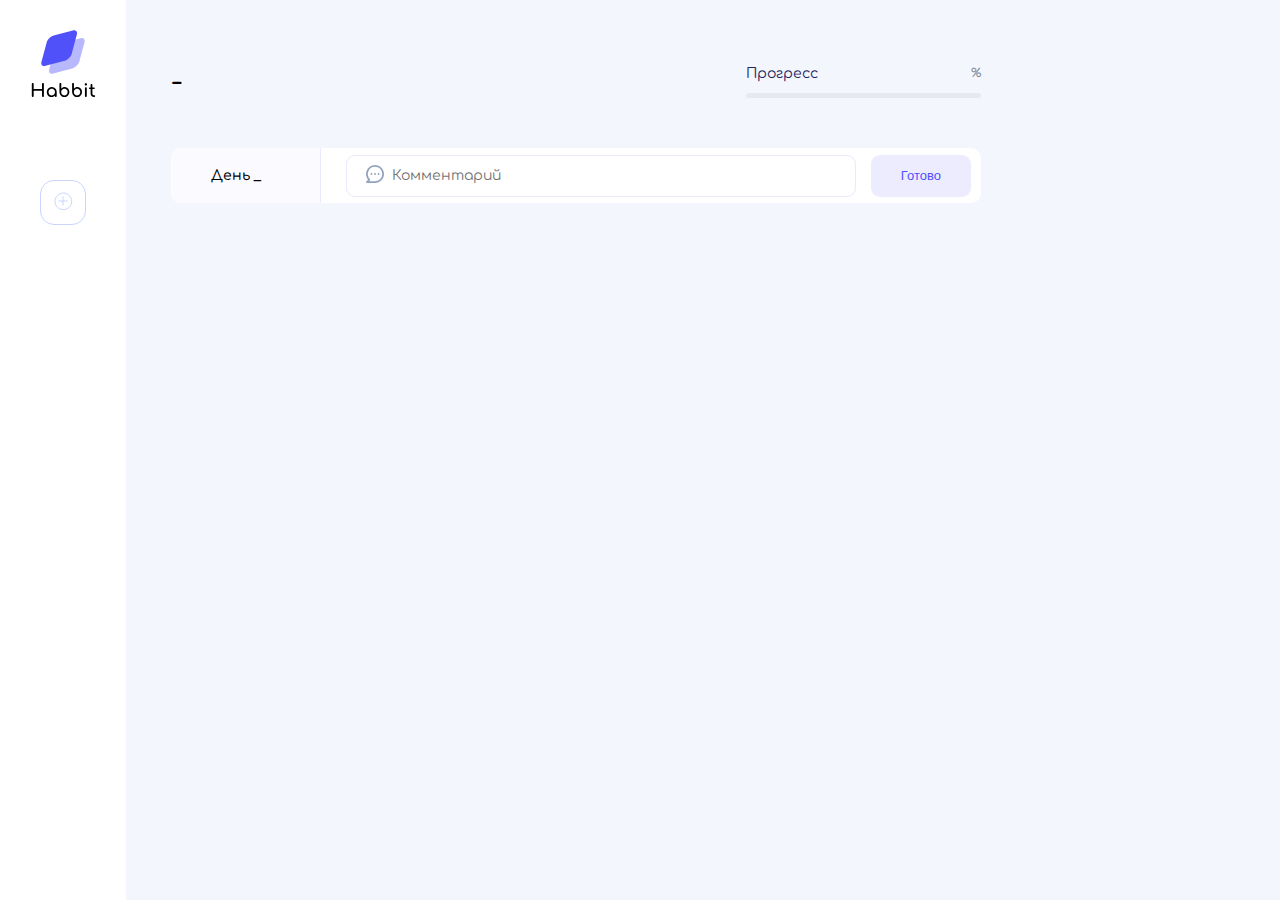
==== 18-habbit-app/index.html @ 9d1bf0c9 "Сделал рендер центральной части приложения" ====
<!DOCTYPE html>
<html lang="en">
<head>
    <meta charset="UTF-8">
    <meta name="viewport" content="width=device-width, initial-scale=1.0">
    <title>Habbit App</title>
    <link rel="preconnect" href="https://fonts.googleapis.com">
    <link rel="preconnect" href="https://fonts.gstatic.com" crossorigin>
    <link href="https://fonts.googleapis.com/css2?family=Comfortaa:wght@400;600&display=swap" rel="stylesheet">
    <link rel="stylesheet" href="./styles/main.css">
</head>
<body>
    <div class="app">
        <div class="panel">
            <img class="logo" src="./images/logo.svg" alt="Логотип Habbit App">
            <nav class="menu">
                <div class="menu__list"></div>
                <button class="menu__add">
                    <img src="./images/add.svg" alt="Добавить привычку">
                </button>
            </nav>
        </div>
        <div class="content">
            <header>
                <h1 class="h1">-</h1>
                <div class="progress">
                    <div class="progress__text">
                        <div class="progress__name">Прогресс</div>
                        <div class="progress__percent">%</div>
                    </div>
                    <div class="progress__bar">
                        <div class="progress__cover-bar"></div>
                    </div>
                </div>
            </header>
            <main>
                <div id="days"></div>
                <div class="habbit">
                    <div class="habbit__day">День _</div>
                    <form class="habbit__form">
                            <input class="input_icon" type="text" placeholder="Комментарий">
                            <img class="input__icon" src="./images/comment.svg" alt="Иконка комментария">
                            <button class="button">Готово</button>
                    </form>
                </div>     
            </main>
        </div>
    </div>
    <script src="./scripts/app.js"></script>
</body>
</html>
---- 18-habbit-app/styles/main.css ----
* {
    box-sizing: border-box;
}

body {
    font-family: "Comfortaa", cursive;
    margin: 0;
    background-color: #f3f6fd;
    font-weight: 400;
}

.app {
   display: flex;
}

.logo {
    margin-bottom: 50px;
}

.panel {
    background-color: white; 
    min-height: 100vh;
    padding: 30px;
}

.menu {
    display: flex;
    flex-direction: column;
    gap: 25px;
    align-items: center;   
}

.menu__list {
    display: flex;
    flex-direction: column;
    gap: 25px;
    align-items: center;
}

.menu__item {
    border-radius: 14px;
    box-shadow: 0 8px 14px 0 rgba(62, 107, 224, 0.12);
    background: #fff;
    border: none;
    height: 45px;
    width: 45px;
    cursor: pointer;
}

.menu__item:hover {
    box-shadow: 0 8px 14px 0 rgba(62, 107, 224, 0.12);
    background: #6a6afb;
}

.menu__item:hover img {
    filter: brightness(0) invert(1);
}

.menu__item_active {
    box-shadow: 0 8px 14px 0 rgba(62, 107, 224, 0.12);
    background: #5051f9;
}

.menu__item_active img {
    filter: brightness(0) invert(1);
}

.menu__add {
    background: none;
    border: 1px solid #cad5ff;
    border-radius: 14px;
    width: 46px;
    height: 45px;
    cursor: pointer;
}

.menu__add:hover {
    background: #EFF2ff;
}

.content {
    min-width: 900px;
    padding: 45px;
}

header {
    display: flex;
    justify-content: space-between;
    align-items: center;
}

h1 {
    font-weight: 400;
    font-size: 30px;
    color: #000;
}

.progress {
    display: flex;
    flex-direction: column;
    gap: 12px;
    min-width: 235px;
}

.progress__text {
    display: flex;
    justify-content: space-between;
}

.progress__name {
    font-size: 14px;
    color: #232360;
}

.progress__percent {
    font-size: 12px;
    color: #768396;
}

.progress__bar {
    width: 100%;
    background: #e6e9ed;
    border-radius: 4px;
    height: 5px;
    position: relative;
}

.progress__cover-bar {
    position: absolute;
    transition: all 0.5s;
    border-radius: 4px;
    height: 5px;
    background: #5051f9;
}

main {
    margin-top: 30px;
}

.habbit {
    border-radius: 10px;
    background: #fff;
    display: flex;
    align-items: center;
    margin-bottom: 12px;
}

.habbit__day {
    background: #FBFAFF;
    border-radius: 10px 0 0 10px;
    border-right: 1px solid #e7ebfb;
    font-weight: 500;
    font-size: 14px;
    color: #000;
    padding: 20px 40px;
    min-width: 150px;
}

.habbit__comment {
    font-weight: 500;
    font-size: 14px;
    padding: 20px 25px;
}

.habbit__delete {
    margin-left: auto;
    margin-right: 10px;
    background: none;
    border: none;
    cursor: pointer;
    border-radius: 5px;
    padding: 2px;
}

.habbit__delete:hover {
    background: #EFF2ff;
}

input {
    border: 1px solid #e7ebfb;
    border-radius: 9px;
    padding: 12px 20px;
    font-family: "Comfortaa", cursive;
    flex: 1;
    font-weight: 400;
	font-size: 14px;
	line-height: 16px;
}

.input::placeholder {
	color: #8899A8;
}

.habbit__form {
    display: flex;
    gap: 15px;
    width: 100%;
    padding: 0px 10px 0px 25px;
    position: relative;
}

.input_icon {
    padding-left: 45px;
}

.input__icon {
    position: absolute;
    top: 10px;
    left: 45px;
}

.button {
	background: #EDECFE;
	border-radius: 9px;
	border: none;
	font-size: 13px;
	line-height: 14px;
	color: #5051F9;
	padding: 14px 30px;
	cursor: pointer;
}

.button:hover {
	background: #dcdaff;
}
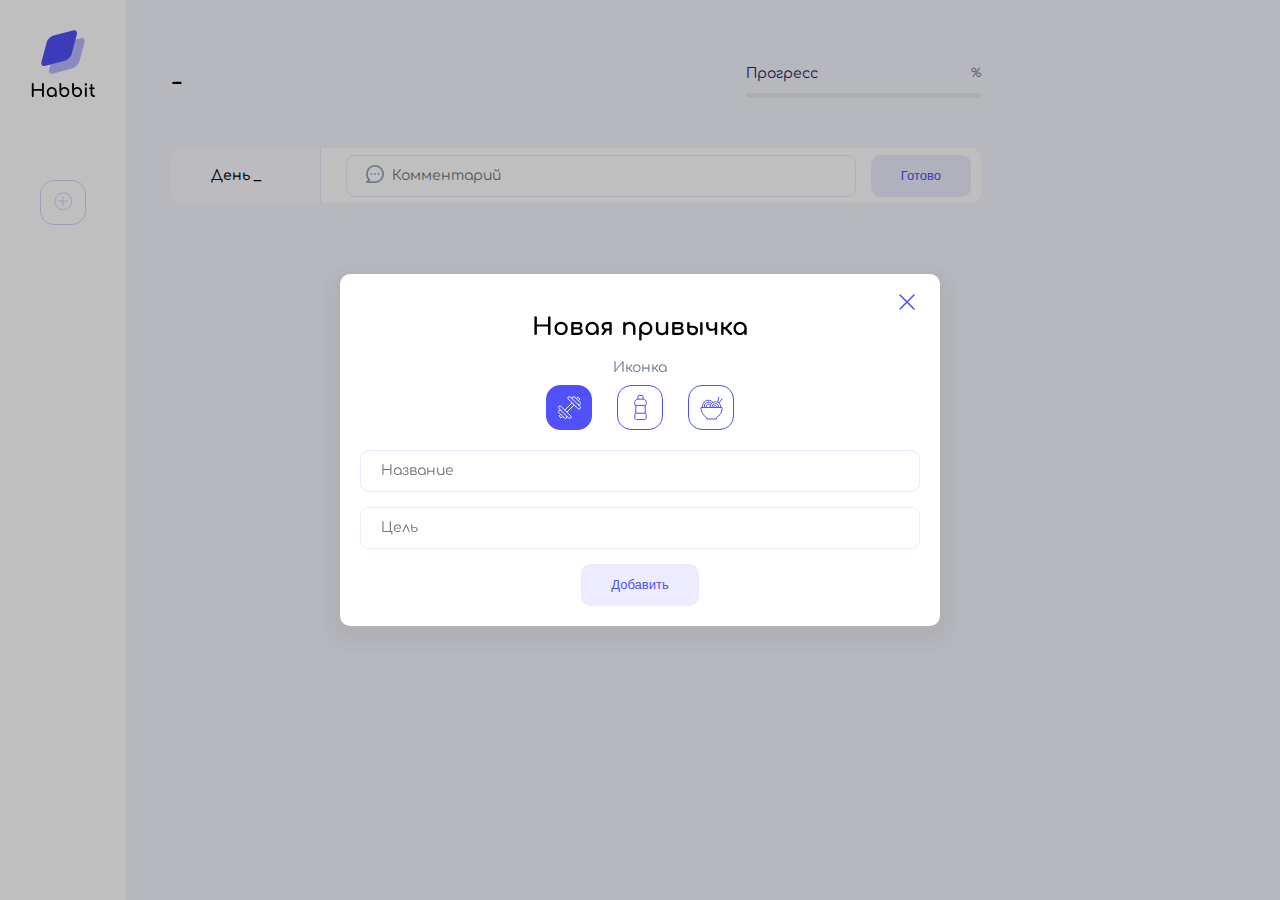
==== commit c5aaa4c4: "Верстка попап окна" ====
--- a/18-habbit-app/index.html
+++ b/18-habbit-app/index.html
@@ -37,13 +37,38 @@
                 <div id="days"></div>
                 <div class="habbit">
                     <div class="habbit__day">День _</div>
-                    <form class="habbit__form">
-                            <input class="input_icon" type="text" placeholder="Комментарий">
+                    <form class="habbit__form" onsubmit="addDays(event)">
+                            <input name="comment" class="input_icon" type="text" placeholder="Комментарий">
                             <img class="input__icon" src="./images/comment.svg" alt="Иконка комментария">
-                            <button class="button">Готово</button>
+                            <button class="button" type="submit">Готово</button>
                     </form>
                 </div>     
             </main>
+        </div>
+        <div class="cover cover_hidden">
+            <div class="popup">
+                <h2>Новая привычка</h2>
+                <div class="icon-label">Иконка</div>
+                <div class="icon-select">
+                    <button class="icon icon_active">
+                        <img src="./images/sport.svg" alt="Спорт">
+                    </button>
+                    <button class="icon">
+                        <img src="./images/water.svg" alt="Напитки">
+                    </button>
+                    <button class="icon">
+                        <img src="./images/food.svg" alt="Еда">
+                    </button>
+                </div>
+                <form class="popup_form">
+                    <input type="text" name="name" placeholder="Название">
+                    <input type="number" name="target" placeholder="Цель">
+                    <button class="button" type="submit">Добавить</button>
+                </form>
+                <button class="popup__close">
+                    <img src="./images/close.svg" alt="Закрыть попап">
+                </button>
+            </div>
         </div>
     </div>
     <script src="./scripts/app.js"></script>
--- a/18-habbit-app/styles/main.css
+++ b/18-habbit-app/styles/main.css
@@ -1,225 +1,327 @@
 * {
-    box-sizing: border-box;
+  box-sizing: border-box;
 }
 
 body {
-    font-family: "Comfortaa", cursive;
-    margin: 0;
-    background-color: #f3f6fd;
-    font-weight: 400;
+  font-family: "Comfortaa", cursive;
+  margin: 0;
+  background-color: #f3f6fd;
+  font-weight: 400;
 }
 
 .app {
-   display: flex;
+  display: flex;
 }
 
 .logo {
-    margin-bottom: 50px;
+  margin-bottom: 50px;
 }
 
 .panel {
-    background-color: white; 
-    min-height: 100vh;
-    padding: 30px;
+  background-color: white;
+  min-height: 100vh;
+  padding: 30px;
 }
 
 .menu {
+  display: flex;
+  flex-direction: column;
+  gap: 25px;
+  align-items: center;
+}
+
+.menu__list {
+  display: flex;
+  flex-direction: column;
+  gap: 25px;
+  align-items: center;
+}
+
+.menu__item {
+  border-radius: 14px;
+  box-shadow: 0 8px 14px 0 rgba(62, 107, 224, 0.12);
+  background: #fff;
+  border: none;
+  height: 45px;
+  width: 45px;
+  cursor: pointer;
+}
+
+.menu__item:hover {
+  box-shadow: 0 8px 14px 0 rgba(62, 107, 224, 0.12);
+  background: #6a6afb;
+}
+
+.menu__item:hover img {
+  filter: brightness(0) invert(1);
+}
+
+.menu__item_active {
+  box-shadow: 0 8px 14px 0 rgba(62, 107, 224, 0.12);
+  background: #5051f9;
+}
+
+.menu__item_active img {
+  filter: brightness(0) invert(1);
+}
+
+.menu__add {
+  background: none;
+  border: 1px solid #cad5ff;
+  border-radius: 14px;
+  width: 46px;
+  height: 45px;
+  cursor: pointer;
+}
+
+.menu__add:hover {
+  background: #eff2ff;
+}
+
+.content {
+  min-width: 900px;
+  padding: 45px;
+}
+
+header {
+  display: flex;
+  justify-content: space-between;
+  align-items: center;
+}
+
+h1 {
+  font-weight: 400;
+  font-size: 30px;
+  color: #000;
+}
+
+.progress {
+  display: flex;
+  flex-direction: column;
+  gap: 12px;
+  min-width: 235px;
+}
+
+.progress__text {
+  display: flex;
+  justify-content: space-between;
+}
+
+.progress__name {
+  font-size: 14px;
+  color: #232360;
+}
+
+.progress__percent {
+  font-size: 12px;
+  color: #768396;
+}
+
+.progress__bar {
+  width: 100%;
+  background: #e6e9ed;
+  border-radius: 4px;
+  height: 5px;
+  position: relative;
+}
+
+.progress__cover-bar {
+  position: absolute;
+  transition: all 0.5s;
+  border-radius: 4px;
+  height: 5px;
+  background: #5051f9;
+}
+
+main {
+  margin-top: 30px;
+}
+
+.habbit {
+  border-radius: 10px;
+  background: #fff;
+  display: flex;
+  align-items: center;
+  margin-bottom: 12px;
+}
+
+.habbit__day {
+  background: #fbfaff;
+  border-radius: 10px 0 0 10px;
+  border-right: 1px solid #e7ebfb;
+  font-weight: 500;
+  font-size: 14px;
+  color: #000;
+  padding: 20px 40px;
+  min-width: 150px;
+}
+
+.habbit__comment {
+  font-weight: 500;
+  font-size: 14px;
+  padding: 20px 25px;
+}
+
+.habbit__delete {
+  margin-left: auto;
+  margin-right: 10px;
+  background: none;
+  border: none;
+  cursor: pointer;
+  border-radius: 5px;
+  padding: 2px;
+}
+
+.habbit__delete:hover {
+  background: #eff2ff;
+}
+
+input {
+  border: 1px solid #e7ebfb;
+  border-radius: 9px;
+  padding: 12px 20px;
+  font-family: "Comfortaa", cursive;
+  flex: 1;
+  font-weight: 400;
+  font-size: 14px;
+  line-height: 16px;
+}
+
+.input::placeholder {
+  color: #8899a8;
+}
+
+.input.error {
+  border: 1px solid red;
+}
+
+.habbit__form {
+  display: flex;
+  gap: 15px;
+  width: 100%;
+  padding: 0px 10px 0px 25px;
+  position: relative;
+}
+
+.input_icon {
+  padding-left: 45px;
+}
+
+.input__icon {
+  position: absolute;
+  top: 10px;
+  left: 45px;
+}
+
+.button {
+  background: #edecfe;
+  border-radius: 9px;
+  border: none;
+  font-size: 13px;
+  line-height: 14px;
+  color: #5051f9;
+  padding: 14px 30px;
+  cursor: pointer;
+}
+
+.button:hover {
+  background: #dcdaff;
+}
+
+.cover {
+  position: fixed;
+  left: 0;
+  right: 0;
+  bottom: 0;
+  top: 0;
+  background: rgba(0, 0, 0, 0.25);
+  display: flex;
+  align-items: center;
+  justify-content: center;
+}
+
+.cover_hidden {
+  /* display: none;   */
+}
+
+.popup {
+    width: 100%;
+    box-shadow: 0 8px 14px 12px rgba(56, 56, 56, 0.05);
+    background: #fff;
+    border-radius: 10px;
+    max-width: 600px;
+    padding: 20px;
+    position: relative;
     display: flex;
     flex-direction: column;
+    align-items: center;
+}
+
+.popup__close {
+    position: absolute;
+    right: 15px;
+    top: 15px; 
+    border: none;
+    background: none;
+    cursor: pointer;
+}
+
+h2 {
+    font-size: 24px;
+    text-align: center;
+    line-height: 27px;
+    color: #000;
+}
+
+.icon-label {
+    font-weight: 500;
+    font-size: 14px;
+    color: #768396;
+    margin-bottom: 10px; 
+}
+
+.icon-select {
+    display: flex;
     gap: 25px;
-    align-items: center;   
-}
-
-.menu__list {
+    margin-bottom: 20px; 
+}
+
+.icon {
+    border: 1px solid #5051f9;
+    border-radius: 14px;
+    background: white;
     display: flex;
-    flex-direction: column;
-    gap: 25px;
     align-items: center;
-}
-
-.menu__item {
-    border-radius: 14px;
-    box-shadow: 0 8px 14px 0 rgba(62, 107, 224, 0.12);
-    background: #fff;
-    border: none;
-    height: 45px;
-    width: 45px;
-    cursor: pointer;
-}
-
-.menu__item:hover {
-    box-shadow: 0 8px 14px 0 rgba(62, 107, 224, 0.12);
-    background: #6a6afb;
-}
-
-.menu__item:hover img {
-    filter: brightness(0) invert(1);
-}
-
-.menu__item_active {
-    box-shadow: 0 8px 14px 0 rgba(62, 107, 224, 0.12);
-    background: #5051f9;
-}
-
-.menu__item_active img {
-    filter: brightness(0) invert(1);
-}
-
-.menu__add {
-    background: none;
-    border: 1px solid #cad5ff;
-    border-radius: 14px;
+    justify-content: center;
     width: 46px;
     height: 45px;
     cursor: pointer;
 }
 
-.menu__add:hover {
-    background: #EFF2ff;
-}
-
-.content {
-    min-width: 900px;
-    padding: 45px;
-}
-
-header {
-    display: flex;
-    justify-content: space-between;
-    align-items: center;
-}
-
-h1 {
-    font-weight: 400;
-    font-size: 30px;
-    color: #000;
-}
-
-.progress {
+.icon:hover {
+    background: #6a6afb;
+}
+
+.icon:hover img {
+    filter: brightness(0) invert(1);
+}
+
+.icon_active {
+    background: #5051f9;
+}
+
+.icon_active img {
+    filter: brightness(0) invert(1);
+}
+
+.popup_form {
+    width: 100%;
     display: flex;
     flex-direction: column;
-    gap: 12px;
-    min-width: 235px;
-}
-
-.progress__text {
-    display: flex;
-    justify-content: space-between;
-}
-
-.progress__name {
-    font-size: 14px;
-    color: #232360;
-}
-
-.progress__percent {
-    font-size: 12px;
-    color: #768396;
-}
-
-.progress__bar {
+    align-items: center;
+    gap: 15px;
+}
+
+.popup_form input {
     width: 100%;
-    background: #e6e9ed;
-    border-radius: 4px;
-    height: 5px;
-    position: relative;
-}
-
-.progress__cover-bar {
-    position: absolute;
-    transition: all 0.5s;
-    border-radius: 4px;
-    height: 5px;
-    background: #5051f9;
-}
-
-main {
-    margin-top: 30px;
-}
-
-.habbit {
-    border-radius: 10px;
-    background: #fff;
-    display: flex;
-    align-items: center;
-    margin-bottom: 12px;
-}
-
-.habbit__day {
-    background: #FBFAFF;
-    border-radius: 10px 0 0 10px;
-    border-right: 1px solid #e7ebfb;
-    font-weight: 500;
-    font-size: 14px;
-    color: #000;
-    padding: 20px 40px;
-    min-width: 150px;
-}
-
-.habbit__comment {
-    font-weight: 500;
-    font-size: 14px;
-    padding: 20px 25px;
-}
-
-.habbit__delete {
-    margin-left: auto;
-    margin-right: 10px;
-    background: none;
-    border: none;
-    cursor: pointer;
-    border-radius: 5px;
-    padding: 2px;
-}
-
-.habbit__delete:hover {
-    background: #EFF2ff;
-}
-
-input {
-    border: 1px solid #e7ebfb;
-    border-radius: 9px;
-    padding: 12px 20px;
-    font-family: "Comfortaa", cursive;
-    flex: 1;
-    font-weight: 400;
-	font-size: 14px;
-	line-height: 16px;
-}
-
-.input::placeholder {
-	color: #8899A8;
-}
-
-.habbit__form {
-    display: flex;
-    gap: 15px;
-    width: 100%;
-    padding: 0px 10px 0px 25px;
-    position: relative;
-}
-
-.input_icon {
-    padding-left: 45px;
-}
-
-.input__icon {
-    position: absolute;
-    top: 10px;
-    left: 45px;
-}
-
-.button {
-	background: #EDECFE;
-	border-radius: 9px;
-	border: none;
-	font-size: 13px;
-	line-height: 14px;
-	color: #5051F9;
-	padding: 14px 30px;
-	cursor: pointer;
-}
-
-.button:hover {
-	background: #dcdaff;
-}
+}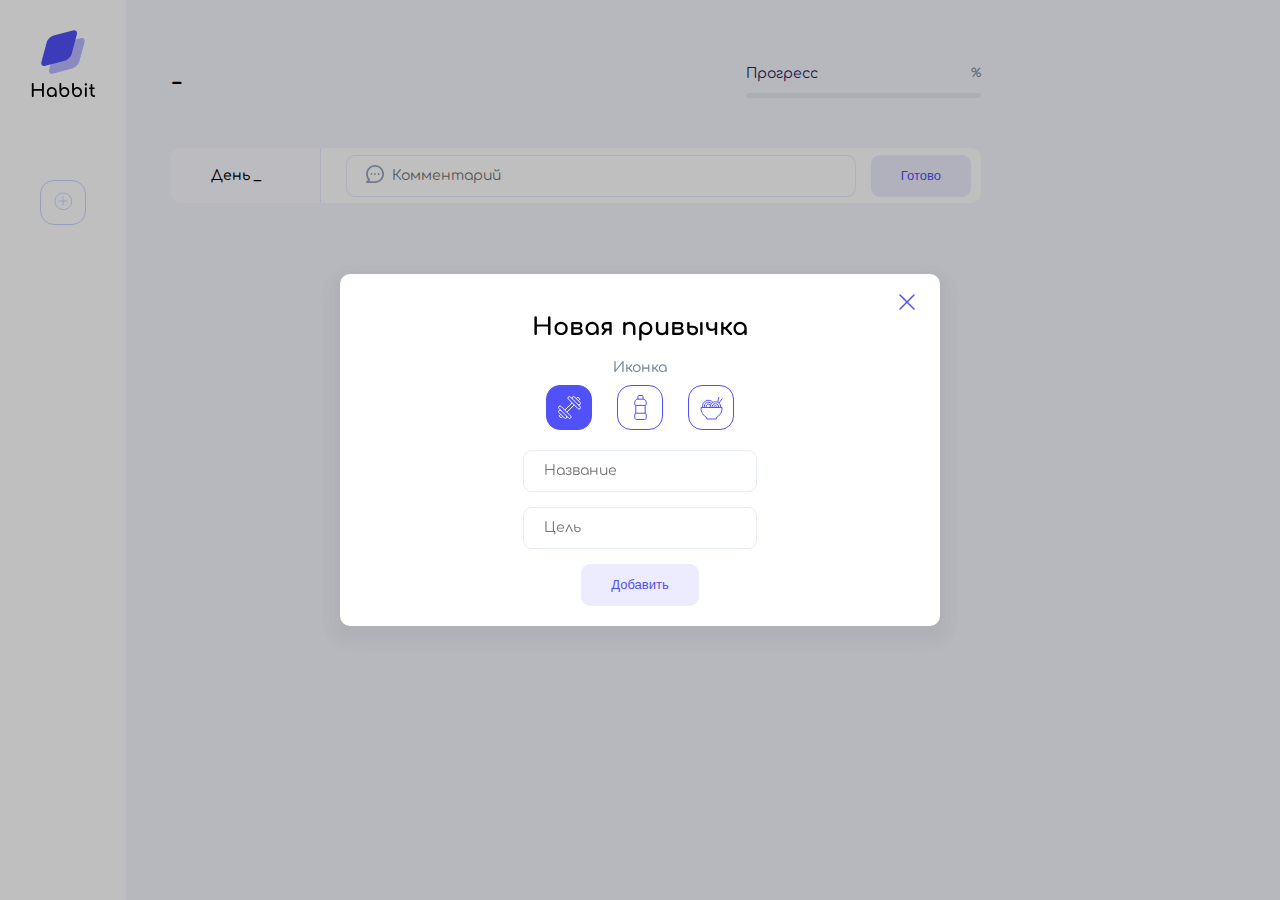
==== commit cfb606bd: "Реализован функционал для выбора иконок привычек" ====
--- a/18-habbit-app/index.html
+++ b/18-habbit-app/index.html
@@ -15,7 +15,7 @@
             <img class="logo" src="./images/logo.svg" alt="Логотип Habbit App">
             <nav class="menu">
                 <div class="menu__list"></div>
-                <button class="menu__add">
+                <button class="menu__add" onclick="togglePopup()">
                     <img src="./images/add.svg" alt="Добавить привычку">
                 </button>
             </nav>
@@ -45,27 +45,34 @@
                 </div>     
             </main>
         </div>
-        <div class="cover cover_hidden">
+        <div class="cover" id="add-habbit-popup">
             <div class="popup">
                 <h2>Новая привычка</h2>
                 <div class="icon-label">Иконка</div>
                 <div class="icon-select">
-                    <button class="icon icon_active">
+                    <button class="icon icon_active" onclick="setIcon(this, 'sport')">
                         <img src="./images/sport.svg" alt="Спорт">
                     </button>
-                    <button class="icon">
+                    <button class="icon" onclick="setIcon(this, 'water')">
                         <img src="./images/water.svg" alt="Напитки">
                     </button>
-                    <button class="icon">
+                    <button class="icon" onclick="setIcon(this, 'food')">
                         <img src="./images/food.svg" alt="Еда">
                     </button>
                 </div>
-                <form class="popup_form">
+                <form class="popup__form">
                     <input type="text" name="name" placeholder="Название">
+                    <input
+                        type="text"
+                        name="icon"
+                        hidden
+                        placeholder="Иконка"
+                        value="sport"
+                    />
                     <input type="number" name="target" placeholder="Цель">
                     <button class="button" type="submit">Добавить</button>
                 </form>
-                <button class="popup__close">
+                <button class="popup__close" onclick="togglePopup()">
                     <img src="./images/close.svg" alt="Закрыть попап">
                 </button>
             </div>
--- a/18-habbit-app/styles/main.css
+++ b/18-habbit-app/styles/main.css
@@ -241,7 +241,7 @@
 }
 
 .cover_hidden {
-  /* display: none;   */
+  display: none;  
 }
 
 .popup {
@@ -314,7 +314,7 @@
     filter: brightness(0) invert(1);
 }
 
-.popup_form {
+.popup__form {
     width: 100%;
     display: flex;
     flex-direction: column;
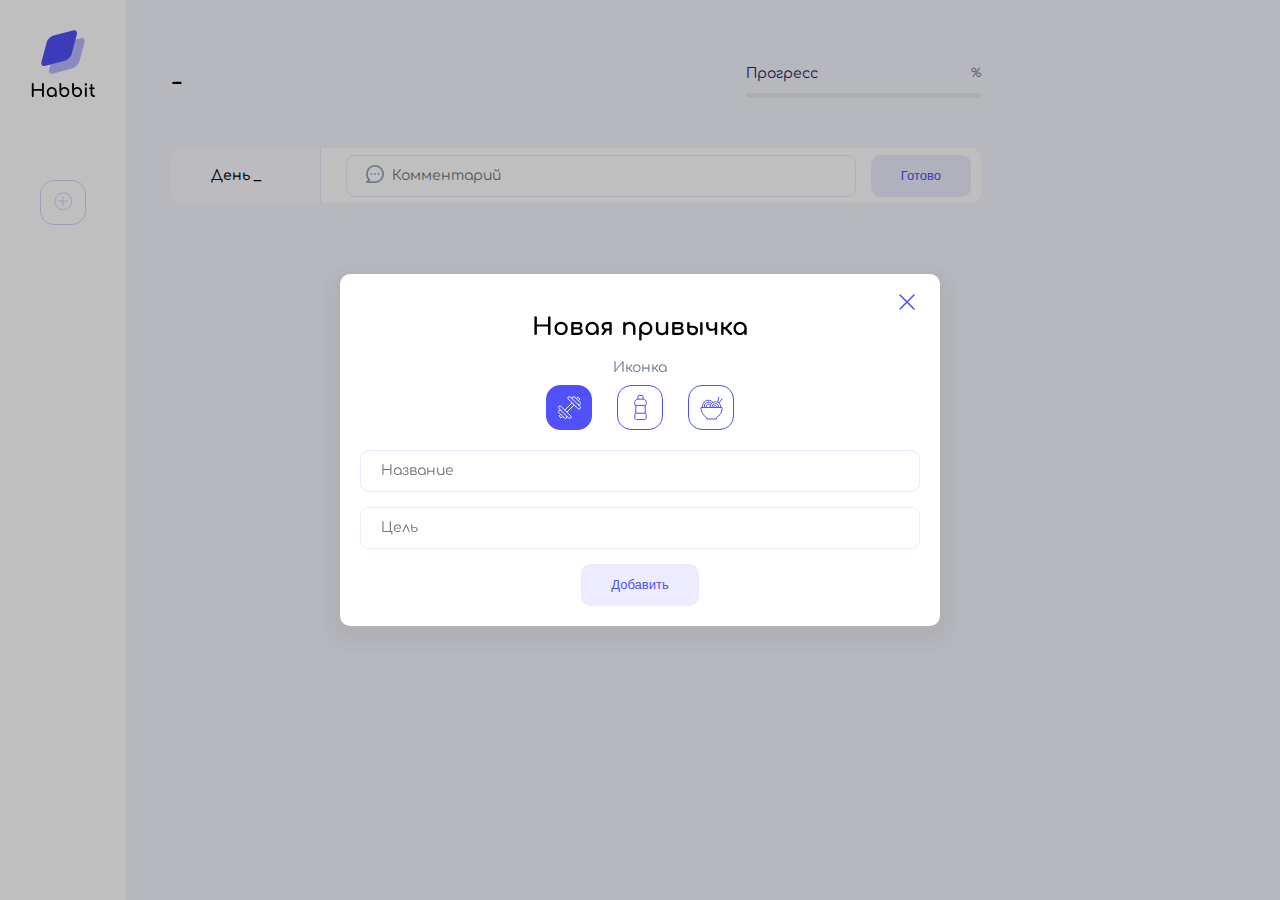
==== commit 6596d9e7: "Форма добавления привычки" ====
--- a/18-habbit-app/index.html
+++ b/18-habbit-app/index.html
@@ -60,7 +60,7 @@
                         <img src="./images/food.svg" alt="Еда">
                     </button>
                 </div>
-                <form class="popup__form">
+                <form class="popup__form" onsubmit="addHabbit(event)">
                     <input type="text" name="name" placeholder="Название">
                     <input
                         type="text"
--- a/18-habbit-app/styles/main.css
+++ b/18-habbit-app/styles/main.css
@@ -322,6 +322,6 @@
     gap: 15px;
 }
 
-.popup_form input {
+.popup__form input {
     width: 100%;
 }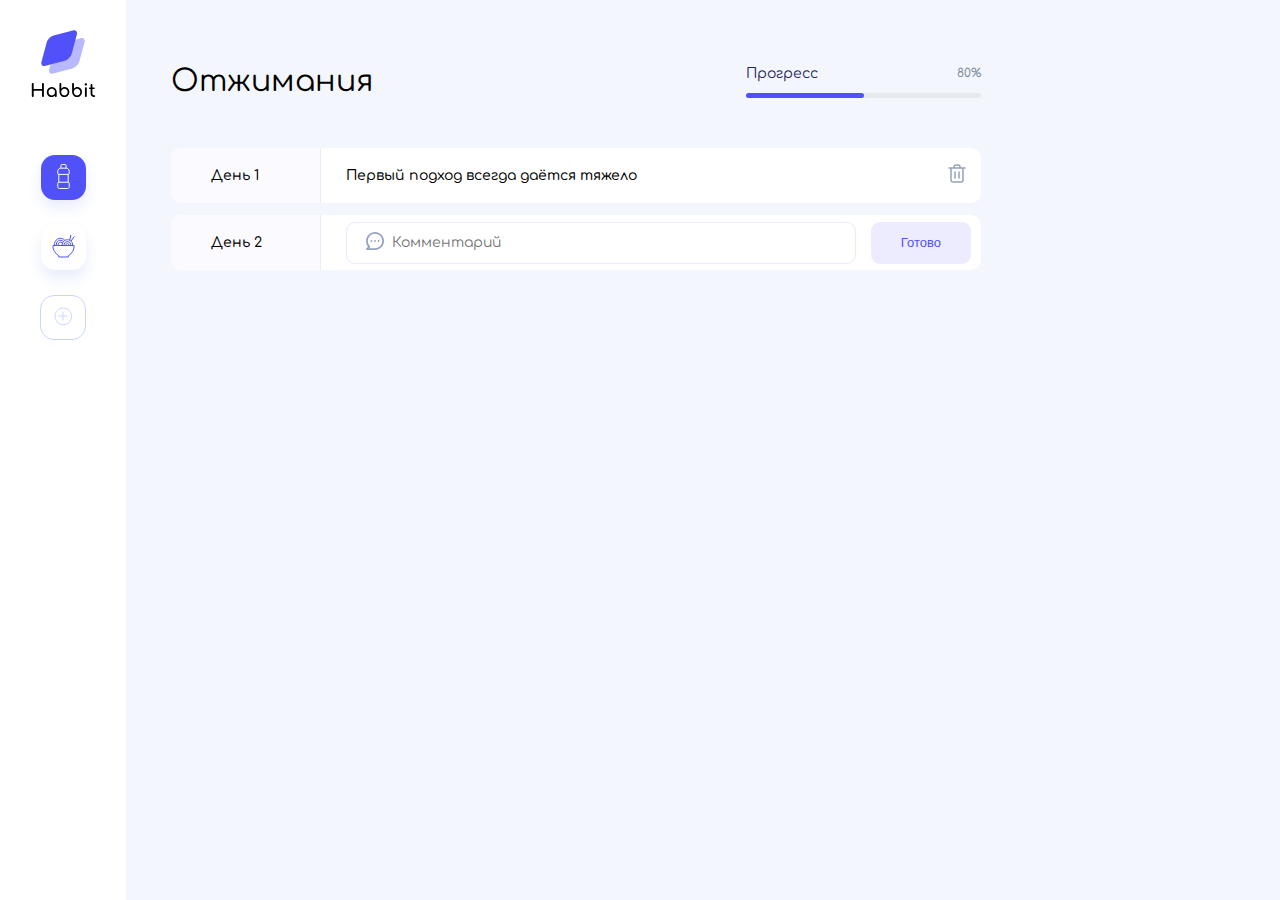
==== commit ca792de2: "Merge 4561dc9b3e9a8f144f7919d4459250a94ee9ecde into bf35cd62be256c8cb9d4aa57ede21a3a81ab8a28" ====
--- a/18-habbit-app/index.html
+++ b/18-habbit-app/index.html
@@ -14,19 +14,26 @@
         <div class="panel">
             <img class="logo" src="./images/logo.svg" alt="Логотип Habbit App">
             <nav class="menu">
-                <div class="menu__list"></div>
-                <button class="menu__add" onclick="togglePopup()">
+                <div class="menu__list">
+                    <button class="menu__item menu__item_active">
+                        <img src="./images/water.svg" alt="Вода">
+                    </button>
+                    <button class="menu__item">
+                        <img src="./images/food.svg" alt="Еда">
+                    </button>
+                </div>
+                <button class="menu__add">
                     <img src="./images/add.svg" alt="Добавить привычку">
                 </button>
             </nav>
         </div>
         <div class="content">
             <header>
-                <h1 class="h1">-</h1>
+                <h1>Отжимания</h1>
                 <div class="progress">
                     <div class="progress__text">
                         <div class="progress__name">Прогресс</div>
-                        <div class="progress__percent">%</div>
+                        <div class="progress__percent">80%</div>
                     </div>
                     <div class="progress__bar">
                         <div class="progress__cover-bar"></div>
@@ -34,48 +41,23 @@
                 </div>
             </header>
             <main>
-                <div id="days"></div>
-                <div class="habbit">
-                    <div class="habbit__day">День _</div>
-                    <form class="habbit__form" onsubmit="addDays(event)">
-                            <input name="comment" class="input_icon" type="text" placeholder="Комментарий">
+                <div>
+                    <div class="habbit">
+                        <div class="habbit__day">День 1</div>
+                        <div class="habbit__comment">Первый подход всегда даётся тяжело</div>
+                        <button class="habbit__delete"><img src="./images/delete.svg" alt="Удаление дня"></button>
+                    </div>
+                    <div class="habbit">
+                        <div class="habbit__day">День 2</div>
+                        <form class="habbit__form">
+                            <input class="input_icon" type="text" placeholder="Комментарий">
                             <img class="input__icon" src="./images/comment.svg" alt="Иконка комментария">
-                            <button class="button" type="submit">Готово</button>
-                    </form>
-                </div>     
+                            <button class="button">Готово</button>
+                        </form>
+                        
+                    </div> 
+                </div>
             </main>
-        </div>
-        <div class="cover" id="add-habbit-popup">
-            <div class="popup">
-                <h2>Новая привычка</h2>
-                <div class="icon-label">Иконка</div>
-                <div class="icon-select">
-                    <button class="icon icon_active" onclick="setIcon(this, 'sport')">
-                        <img src="./images/sport.svg" alt="Спорт">
-                    </button>
-                    <button class="icon" onclick="setIcon(this, 'water')">
-                        <img src="./images/water.svg" alt="Напитки">
-                    </button>
-                    <button class="icon" onclick="setIcon(this, 'food')">
-                        <img src="./images/food.svg" alt="Еда">
-                    </button>
-                </div>
-                <form class="popup__form" onsubmit="addHabbit(event)">
-                    <input type="text" name="name" placeholder="Название">
-                    <input
-                        type="text"
-                        name="icon"
-                        hidden
-                        placeholder="Иконка"
-                        value="sport"
-                    />
-                    <input type="number" name="target" placeholder="Цель">
-                    <button class="button" type="submit">Добавить</button>
-                </form>
-                <button class="popup__close" onclick="togglePopup()">
-                    <img src="./images/close.svg" alt="Закрыть попап">
-                </button>
-            </div>
         </div>
     </div>
     <script src="./scripts/app.js"></script>
--- a/18-habbit-app/styles/main.css
+++ b/18-habbit-app/styles/main.css
@@ -1,327 +1,225 @@
 * {
-  box-sizing: border-box;
+    box-sizing: border-box;
 }
 
 body {
-  font-family: "Comfortaa", cursive;
-  margin: 0;
-  background-color: #f3f6fd;
-  font-weight: 400;
+    font-family: "Comfortaa", cursive;
+    margin: 0;
+    background-color: #f3f6fd;
+    font-weight: 400;
 }
 
 .app {
-  display: flex;
+   display: flex;
 }
 
 .logo {
-  margin-bottom: 50px;
+    margin-bottom: 50px;
 }
 
 .panel {
-  background-color: white;
-  min-height: 100vh;
-  padding: 30px;
+    background-color: white; 
+    min-height: 100vh;
+    padding: 30px;
 }
 
 .menu {
-  display: flex;
-  flex-direction: column;
-  gap: 25px;
-  align-items: center;
+    display: flex;
+    flex-direction: column;
+    gap: 25px;
+    align-items: center;   
 }
 
 .menu__list {
-  display: flex;
-  flex-direction: column;
-  gap: 25px;
-  align-items: center;
+    display: flex;
+    flex-direction: column;
+    gap: 25px;
+    align-items: center;
 }
 
 .menu__item {
-  border-radius: 14px;
-  box-shadow: 0 8px 14px 0 rgba(62, 107, 224, 0.12);
-  background: #fff;
-  border: none;
-  height: 45px;
-  width: 45px;
-  cursor: pointer;
+    border-radius: 14px;
+    box-shadow: 0 8px 14px 0 rgba(62, 107, 224, 0.12);
+    background: #fff;
+    border: none;
+    height: 45px;
+    width: 45px;
+    cursor: pointer;
 }
 
 .menu__item:hover {
-  box-shadow: 0 8px 14px 0 rgba(62, 107, 224, 0.12);
-  background: #6a6afb;
+    box-shadow: 0 8px 14px 0 rgba(62, 107, 224, 0.12);
+    background: #6a6afb;
 }
 
 .menu__item:hover img {
-  filter: brightness(0) invert(1);
+    filter: brightness(0) invert(1);
 }
 
 .menu__item_active {
-  box-shadow: 0 8px 14px 0 rgba(62, 107, 224, 0.12);
-  background: #5051f9;
+    box-shadow: 0 8px 14px 0 rgba(62, 107, 224, 0.12);
+    background: #5051f9;
 }
 
 .menu__item_active img {
-  filter: brightness(0) invert(1);
+    filter: brightness(0) invert(1);
 }
 
 .menu__add {
-  background: none;
-  border: 1px solid #cad5ff;
-  border-radius: 14px;
-  width: 46px;
-  height: 45px;
-  cursor: pointer;
-}
-
-.menu__add:hover {
-  background: #eff2ff;
-}
-
-.content {
-  min-width: 900px;
-  padding: 45px;
-}
-
-header {
-  display: flex;
-  justify-content: space-between;
-  align-items: center;
-}
-
-h1 {
-  font-weight: 400;
-  font-size: 30px;
-  color: #000;
-}
-
-.progress {
-  display: flex;
-  flex-direction: column;
-  gap: 12px;
-  min-width: 235px;
-}
-
-.progress__text {
-  display: flex;
-  justify-content: space-between;
-}
-
-.progress__name {
-  font-size: 14px;
-  color: #232360;
-}
-
-.progress__percent {
-  font-size: 12px;
-  color: #768396;
-}
-
-.progress__bar {
-  width: 100%;
-  background: #e6e9ed;
-  border-radius: 4px;
-  height: 5px;
-  position: relative;
-}
-
-.progress__cover-bar {
-  position: absolute;
-  transition: all 0.5s;
-  border-radius: 4px;
-  height: 5px;
-  background: #5051f9;
-}
-
-main {
-  margin-top: 30px;
-}
-
-.habbit {
-  border-radius: 10px;
-  background: #fff;
-  display: flex;
-  align-items: center;
-  margin-bottom: 12px;
-}
-
-.habbit__day {
-  background: #fbfaff;
-  border-radius: 10px 0 0 10px;
-  border-right: 1px solid #e7ebfb;
-  font-weight: 500;
-  font-size: 14px;
-  color: #000;
-  padding: 20px 40px;
-  min-width: 150px;
-}
-
-.habbit__comment {
-  font-weight: 500;
-  font-size: 14px;
-  padding: 20px 25px;
-}
-
-.habbit__delete {
-  margin-left: auto;
-  margin-right: 10px;
-  background: none;
-  border: none;
-  cursor: pointer;
-  border-radius: 5px;
-  padding: 2px;
-}
-
-.habbit__delete:hover {
-  background: #eff2ff;
-}
-
-input {
-  border: 1px solid #e7ebfb;
-  border-radius: 9px;
-  padding: 12px 20px;
-  font-family: "Comfortaa", cursive;
-  flex: 1;
-  font-weight: 400;
-  font-size: 14px;
-  line-height: 16px;
-}
-
-.input::placeholder {
-  color: #8899a8;
-}
-
-.input.error {
-  border: 1px solid red;
-}
-
-.habbit__form {
-  display: flex;
-  gap: 15px;
-  width: 100%;
-  padding: 0px 10px 0px 25px;
-  position: relative;
-}
-
-.input_icon {
-  padding-left: 45px;
-}
-
-.input__icon {
-  position: absolute;
-  top: 10px;
-  left: 45px;
-}
-
-.button {
-  background: #edecfe;
-  border-radius: 9px;
-  border: none;
-  font-size: 13px;
-  line-height: 14px;
-  color: #5051f9;
-  padding: 14px 30px;
-  cursor: pointer;
-}
-
-.button:hover {
-  background: #dcdaff;
-}
-
-.cover {
-  position: fixed;
-  left: 0;
-  right: 0;
-  bottom: 0;
-  top: 0;
-  background: rgba(0, 0, 0, 0.25);
-  display: flex;
-  align-items: center;
-  justify-content: center;
-}
-
-.cover_hidden {
-  display: none;  
-}
-
-.popup {
-    width: 100%;
-    box-shadow: 0 8px 14px 12px rgba(56, 56, 56, 0.05);
-    background: #fff;
-    border-radius: 10px;
-    max-width: 600px;
-    padding: 20px;
-    position: relative;
-    display: flex;
-    flex-direction: column;
-    align-items: center;
-}
-
-.popup__close {
-    position: absolute;
-    right: 15px;
-    top: 15px; 
-    border: none;
     background: none;
-    cursor: pointer;
-}
-
-h2 {
-    font-size: 24px;
-    text-align: center;
-    line-height: 27px;
-    color: #000;
-}
-
-.icon-label {
-    font-weight: 500;
-    font-size: 14px;
-    color: #768396;
-    margin-bottom: 10px; 
-}
-
-.icon-select {
-    display: flex;
-    gap: 25px;
-    margin-bottom: 20px; 
-}
-
-.icon {
-    border: 1px solid #5051f9;
+    border: 1px solid #cad5ff;
     border-radius: 14px;
-    background: white;
-    display: flex;
-    align-items: center;
-    justify-content: center;
     width: 46px;
     height: 45px;
     cursor: pointer;
 }
 
-.icon:hover {
-    background: #6a6afb;
-}
-
-.icon:hover img {
-    filter: brightness(0) invert(1);
-}
-
-.icon_active {
+.menu__add:hover {
+    background: #EFF2ff;
+}
+
+.content {
+    min-width: 900px;
+    padding: 45px;
+}
+
+header {
+    display: flex;
+    justify-content: space-between;
+    align-items: center;
+}
+
+h1 {
+    font-weight: 400;
+    font-size: 30px;
+    color: #000;
+}
+
+.progress {
+    display: flex;
+    flex-direction: column;
+    gap: 12px;
+    min-width: 235px;
+}
+
+.progress__text {
+    display: flex;
+    justify-content: space-between;
+}
+
+.progress__name {
+    font-size: 14px;
+    color: #232360;
+}
+
+.progress__percent {
+    font-size: 12px;
+    color: #768396;
+}
+
+.progress__bar {
+    width: 100%;
+    background: #e6e9ed;
+    border-radius: 4px;
+    height: 5px;
+    position: relative;
+}
+
+.progress__cover-bar {
+    position: absolute;
+    width: 50%;
+    border-radius: 4px;
+    height: 5px;
     background: #5051f9;
 }
 
-.icon_active img {
-    filter: brightness(0) invert(1);
-}
-
-.popup__form {
+main {
+    margin-top: 30px;
+}
+
+.habbit {
+    border-radius: 10px;
+    background: #fff;
+    display: flex;
+    align-items: center;
+    margin-bottom: 12px;
+}
+
+.habbit__day {
+    background: #FBFAFF;
+    border-radius: 10px 0 0 10px;
+    border-right: 1px solid #e7ebfb;
+    font-weight: 500;
+    font-size: 14px;
+    color: #000;
+    padding: 20px 40px;
+    min-width: 150px;
+}
+
+.habbit__comment {
+    font-weight: 500;
+    font-size: 14px;
+    padding: 20px 25px;
+}
+
+.habbit__delete {
+    margin-left: auto;
+    margin-right: 10px;
+    background: none;
+    border: none;
+    cursor: pointer;
+    border-radius: 5px;
+    padding: 2px;
+}
+
+.habbit__delete:hover {
+    background: #EFF2ff;
+}
+
+input {
+    border: 1px solid #e7ebfb;
+    border-radius: 9px;
+    padding: 12px 20px;
+    font-family: "Comfortaa", cursive;
+    flex: 1;
+    font-weight: 400;
+	font-size: 14px;
+	line-height: 16px;
+}
+
+.input::placeholder {
+	color: #8899A8;
+}
+
+.habbit__form {
+    display: flex;
+    gap: 15px;
     width: 100%;
-    display: flex;
-    flex-direction: column;
-    align-items: center;
-    gap: 15px;
-}
-
-.popup__form input {
-    width: 100%;
-}+    padding: 0px 10px 0px 25px;
+    position: relative;
+}
+
+.input_icon {
+    padding-left: 45px;
+}
+
+.input__icon {
+    position: absolute;
+    top: 10px;
+    left: 45px;
+}
+
+.button {
+	background: #EDECFE;
+	border-radius: 9px;
+	border: none;
+	font-size: 13px;
+	line-height: 14px;
+	color: #5051F9;
+	padding: 14px 30px;
+	cursor: pointer;
+}
+
+.button:hover {
+	background: #dcdaff;
+}
